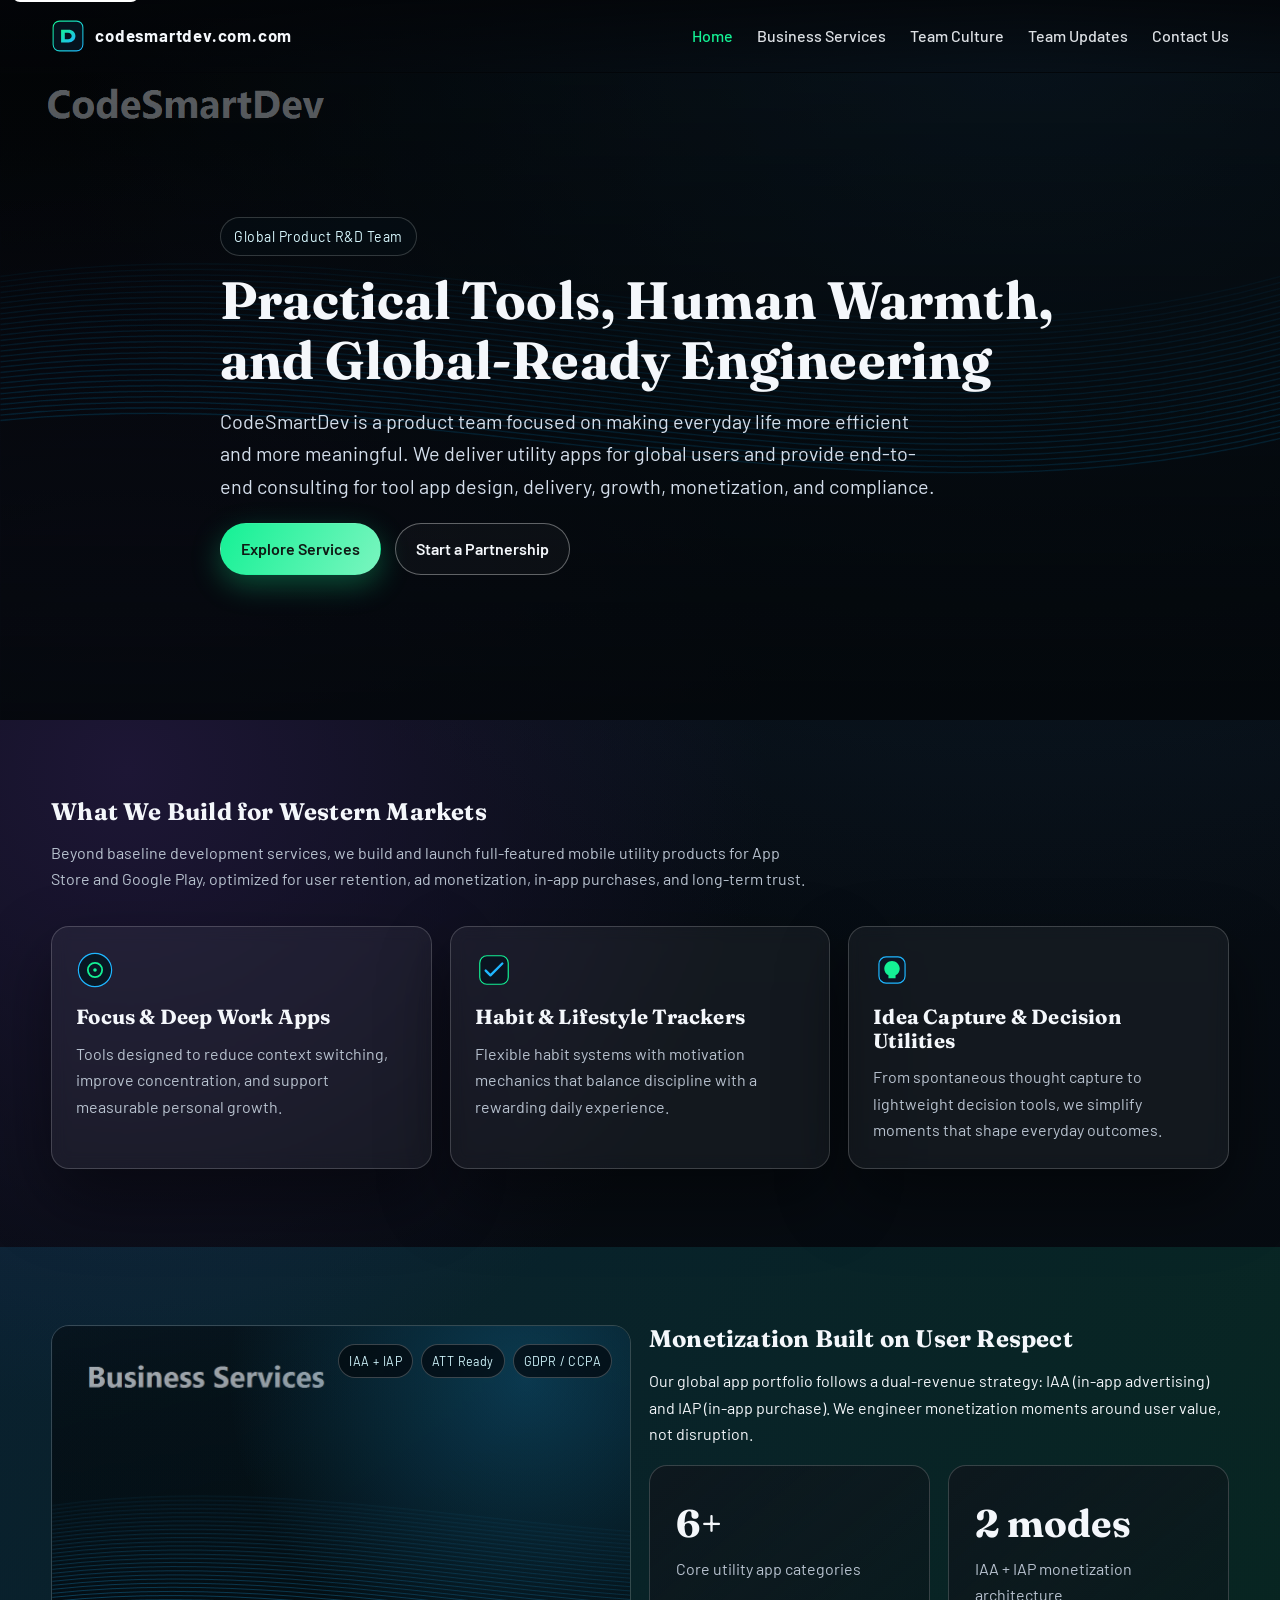
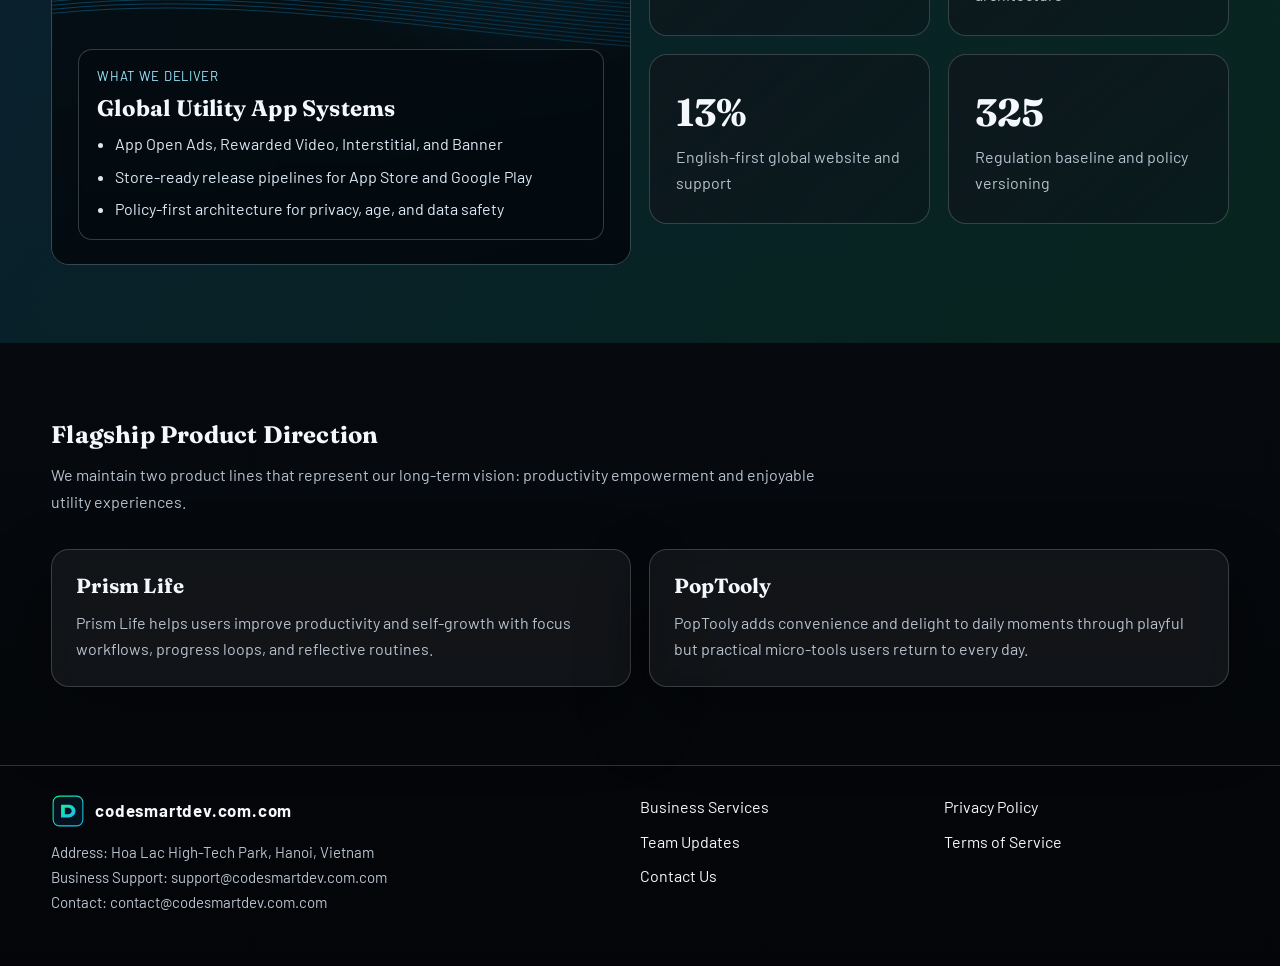
==== index.html @ 19f0200e "codesmartdev" ====
<!DOCTYPE html>
<html lang="en">
<head>
  <meta charset="UTF-8" />
  <meta name="viewport" content="width=device-width, initial-scale=1.0" />
  <title>CodeSmartDev | Tool Apps for Productivity and Everyday Delight</title>
  <meta name="description" content="CodeSmartDev develops globally compliant utility apps and consulting services for App Store and Google Play, powered by IAA and IAP with privacy-first design." />
  <meta name="keywords" content="CodeSmartDev, utility app studio, mobile tools, App Store, Google Play, IAA, IAP, AdMob compliance, GDPR, CCPA" />
  <meta name="robots" content="index,follow,max-image-preview:large,max-snippet:-1,max-video-preview:-1" />
  <meta property="og:type" content="website" />
  <meta property="og:title" content="CodeSmartDev Global Team Website" />
  <meta property="og:description" content="We build practical and beautifully engineered mobile tools for global users." />
  <meta property="og:url" content="https://codesmartdev.com.com/" />
  <meta property="og:image" content="images/og-cover.png" />
  <meta name="twitter:card" content="summary_large_image" />
  <meta name="twitter:title" content="CodeSmartDev" />
  <meta name="twitter:description" content="Productivity and lifestyle utility apps for global markets." />
  <link rel="canonical" href="https://codesmartdev.com.com/" />
  <link rel="alternate" hreflang="en" href="https://codesmartdev.com.com/" />
  <link rel="icon" type="image/svg+xml" href="images/favicon.svg" />
  <link rel="stylesheet" href="css/style.css" />
  <script type="application/ld+json">
  {
    "@context": "https://schema.org",
    "@type": "Organization",
    "name": "codesmartdev.com.com",
    "url": "https://codesmartdev.com.com/",
    "logo": "https://codesmartdev.com.com/images/logo.svg",
    "email": "contact@codesmartdev.com.com",
    "contactPoint": [
      {
        "@type": "ContactPoint",
        "contactType": "customer support",
        "email": "support@codesmartdev.com.com",
        "availableLanguage": ["English"]
      }
    ],
    "address": {
      "@type": "PostalAddress",
      "streetAddress": "Hoa Lac High-Tech Park",
      "addressLocality": "Hanoi",
      "addressCountry": "Vietnam"
    },
    "sameAs": [
      "https://codesmartdev.com.com/"
    ]
  }
  </script>
</head>
<body>
  <a href="#content" class="skip-link">Skip to content</a>
  <div class="preloader" aria-hidden="true"><div class="loader-mark"></div></div>

  <header class="site-header">
    <div class="container header-inner">
      <a class="brand" href="index.html" aria-label="CodeSmartDev Home">
        <img src="images/logo.svg" class="brand-logo" alt="CodeSmartDev logo" />
        <span class="brand-text">codesmartdev.com.com</span>
      </a>
      <button class="nav-toggle" aria-expanded="false" aria-label="Toggle menu">Menu</button>
      <nav class="nav-links" aria-label="Primary navigation">
        <a class="active" href="index.html">Home</a>
        <a href="services.html">Business Services</a>
        <a href="culture.html">Team Culture</a>
        <a href="news.html">Team Updates</a>
        <a href="contact.html">Contact Us</a>
      </nav>
    </div>
  </header>

  <main id="content">
    <section class="hero hero-home">
      <div class="hero-bg parallax" data-speed="0.08" style="background-image: url('images/hero-home.png');"></div>
      <div class="hero-overlay"></div>
      <div class="container hero-content reveal">
        <span class="kicker">Global Product R&D Team</span>
        <h1>Practical Tools, Human Warmth, and Global-Ready Engineering</h1>
        <p class="lead">CodeSmartDev is a product team focused on making everyday life more efficient and more meaningful. We deliver utility apps for global users and provide end-to-end consulting for tool app design, delivery, growth, monetization, and compliance.</p>
        <div class="cta-row">
          <a class="btn btn-primary" href="services.html">Explore Services</a>
          <a class="btn btn-secondary" href="contact.html">Start a Partnership</a>
        </div>
      </div>
    </section>

    <section>
      <div class="container">
        <div class="section-head reveal">
          <h2>What We Build for Western Markets</h2>
          <p>Beyond baseline development services, we build and launch full-featured mobile utility products for App Store and Google Play, optimized for user retention, ad monetization, in-app purchases, and long-term trust.</p>
        </div>
        <div class="grid grid-3">
          <article class="card">
            <img src="images/icon-focus.svg" class="card-icon" alt="Focus icon" />
            <h3>Focus & Deep Work Apps</h3>
            <p>Tools designed to reduce context switching, improve concentration, and support measurable personal growth.</p>
          </article>
          <article class="card">
            <img src="images/icon-habit.svg" class="card-icon" alt="Habit icon" />
            <h3>Habit & Lifestyle Trackers</h3>
            <p>Flexible habit systems with motivation mechanics that balance discipline with a rewarding daily experience.</p>
          </article>
          <article class="card">
            <img src="images/icon-idea.svg" class="card-icon" alt="Idea icon" />
            <h3>Idea Capture & Decision Utilities</h3>
            <p>From spontaneous thought capture to lightweight decision tools, we simplify moments that shape everyday outcomes.</p>
          </article>
        </div>
      </div>
    </section>

    <section class="strip">
      <div class="container">
        <div class="grid grid-2">
          <div class="image-panel showcase-panel reveal">
            <img src="images/hero-services.png" alt="Product dashboard and mobile utility interfaces" />
            <div class="showcase-overlay">
              <p class="showcase-kicker">What We Deliver</p>
              <h3>Global Utility App Systems</h3>
              <ul class="showcase-list">
                <li>App Open Ads, Rewarded Video, Interstitial, and Banner</li>
                <li>Store-ready release pipelines for App Store and Google Play</li>
                <li>Policy-first architecture for privacy, age, and data safety</li>
              </ul>
            </div>
            <div class="showcase-tags" aria-hidden="true">
              <span>IAA + IAP</span>
              <span>ATT Ready</span>
              <span>GDPR / CCPA</span>
            </div>
          </div>
          <div class="reveal">
            <h2>Monetization Built on User Respect</h2>
            <p>Our global app portfolio follows a dual-revenue strategy: IAA (in-app advertising) and IAP (in-app purchase). We engineer monetization moments around user value, not disruption.</p>
            <div class="grid grid-2" style="margin-top: 18px;">
              <div class="metric">
                <div class="metric-value" data-counter="6" data-suffix="+">0</div>
                <div class="metric-label">Core utility app categories</div>
              </div>
              <div class="metric">
                <div class="metric-value" data-counter="2" data-suffix=" modes">0</div>
                <div class="metric-label">IAA + IAP monetization architecture</div>
              </div>
              <div class="metric">
                <div class="metric-value" data-counter="100" data-suffix="%">0</div>
                <div class="metric-label">English-first global website and support</div>
              </div>
              <div class="metric">
                <div class="metric-value" data-counter="2026">0</div>
                <div class="metric-label">Regulation baseline and policy versioning</div>
              </div>
            </div>
          </div>
        </div>
      </div>
    </section>

    <section>
      <div class="container">
        <div class="section-head reveal">
          <h2>Flagship Product Direction</h2>
          <p>We maintain two product lines that represent our long-term vision: productivity empowerment and enjoyable utility experiences.</p>
        </div>
        <div class="grid grid-2">
          <article class="card">
            <h3>Prism Life</h3>
            <p>Prism Life helps users improve productivity and self-growth with focus workflows, progress loops, and reflective routines.</p>
          </article>
          <article class="card">
            <h3>PopTooly</h3>
            <p>PopTooly adds convenience and delight to daily moments through playful but practical micro-tools users return to every day.</p>
          </article>
        </div>
      </div>
    </section>
  </main>

  <footer class="site-footer">
    <div class="container footer-grid">
      <div>
        <a class="brand" href="index.html">
          <img src="images/logo.svg" class="brand-logo" alt="CodeSmartDev logo" />
          <span class="brand-text">codesmartdev.com.com</span>
        </a>
        <p class="footer-meta">Address: Hoa Lac High-Tech Park, Hanoi, Vietnam<br />Business Support: support@codesmartdev.com.com<br />Contact: contact@codesmartdev.com.com</p>
      </div>
      <nav class="footer-nav" aria-label="Footer navigation">
        <a href="services.html">Business Services</a>
        <a href="news.html">Team Updates</a>
        <a href="contact.html">Contact Us</a>
      </nav>
      <nav class="footer-legal" aria-label="Legal links">
        <a href="privacy-policy.html">Privacy Policy</a>
        <a href="terms-of-service.html">Terms of Service</a>
      </nav>
    </div>
  </footer>

  <script src="js/main.js" defer></script>
</body>
</html>
---- css/style.css ----
@import url('https://fonts.googleapis.com/css2?family=Barlow:wght@400;500;600;700;800&family=Fraunces:opsz,wght@9..144,600;9..144,700&display=swap');

:root {
  --bg: #05070a;
  --bg-soft: #0d1117;
  --card: rgba(255, 255, 255, 0.05);
  --text: #f4f7fb;
  --muted: #b8c2cf;
  --line: rgba(255, 255, 255, 0.18);
  --accent: #14f195;
  --accent-2: #1fb6ff;
  --warning: #ffcc66;
  --max: 1240px;
  --radius: 18px;
  --shadow: 0 30px 70px rgba(0, 0, 0, 0.45);
}

* {
  box-sizing: border-box;
}

html {
  scroll-behavior: smooth;
}

body {
  margin: 0;
  font-family: 'Barlow', sans-serif;
  color: var(--text);
  background: radial-gradient(circle at 80% 0%, #0e2232 0%, transparent 35%),
    radial-gradient(circle at 10% 30%, #1d1635 0%, transparent 30%),
    linear-gradient(180deg, #030406 0%, #070d14 30%, #05070a 100%);
  line-height: 1.65;
  overflow-x: hidden;
}

body.menu-open {
  overflow: hidden;
}

a {
  color: inherit;
  text-decoration: none;
}

img {
  max-width: 100%;
  display: block;
}

.container {
  width: min(var(--max), 92vw);
  margin: 0 auto;
}

.skip-link {
  position: absolute;
  top: -40px;
  left: 12px;
  background: #fff;
  color: #000;
  padding: 8px 10px;
  border-radius: 8px;
  z-index: 99;
}

.skip-link:focus {
  top: 12px;
}

.site-header {
  position: fixed;
  top: 0;
  left: 0;
  right: 0;
  z-index: 30;
  border-bottom: 1px solid transparent;
  background: linear-gradient(180deg, rgba(3, 5, 8, 0.88), rgba(3, 5, 8, 0.58));
  backdrop-filter: none;
  -webkit-backdrop-filter: none;
  transition: all 0.35s ease;
}

.site-header.scrolled {
  background: rgba(4, 7, 11, 0.95);
  border-bottom-color: var(--line);
}

.header-inner {
  min-height: 72px;
  display: flex;
  align-items: center;
  justify-content: space-between;
}

.brand {
  display: flex;
  align-items: center;
  gap: 10px;
  font-weight: 700;
  letter-spacing: 0.8px;
}

.brand-logo {
  width: 34px;
  height: 34px;
}

.brand-text {
  font-size: 1.05rem;
}

.nav-toggle {
  border: 1px solid var(--line);
  background: transparent;
  color: var(--text);
  padding: 8px 12px;
  border-radius: 100px;
  display: none;
}

.nav-links {
  display: flex;
  align-items: center;
  gap: 24px;
}

.nav-links a {
  opacity: 0.9;
  font-weight: 500;
  transition: opacity 0.3s ease, color 0.3s ease;
}

.nav-links a:hover,
.nav-links a.active {
  opacity: 1;
  color: var(--accent);
}

main {
  padding-top: 72px;
}

.hero {
  min-height: 82vh;
  position: relative;
  display: grid;
  align-items: center;
}

.hero-home {
  min-height: 72vh;
}

.hero-bg {
  position: absolute;
  inset: 0;
  background-size: cover;
  background-position: center;
  filter: brightness(0.52) saturate(1.2);
  transform: scale(1.04);
  animation: slowZoom 16s ease-in-out infinite alternate;
}

.hero-overlay {
  position: absolute;
  inset: 0;
  background: linear-gradient(180deg, rgba(4, 7, 10, 0.2), rgba(4, 8, 12, 0.88));
}

.hero-content {
  position: relative;
  z-index: 1;
  max-width: 840px;
}

.kicker {
  display: inline-flex;
  gap: 8px;
  align-items: center;
  border: 1px solid var(--line);
  border-radius: 999px;
  padding: 7px 13px;
  font-size: 0.88rem;
  letter-spacing: 0.5px;
  color: #d9f9ff;
  background: rgba(7, 16, 23, 0.5);
}

h1,
h2,
h3 {
  font-family: 'Fraunces', serif;
  line-height: 1.15;
  letter-spacing: 0.2px;
  margin: 0;
}

h1 {
  font-size: clamp(1.9rem, 4.1vw, 3.6rem);
  margin-top: 14px;
}

.lead {
  margin-top: 14px;
  max-width: 720px;
  font-size: clamp(1.02rem, 1.7vw, 1.24rem);
  color: #d4deeb;
}

.cta-row {
  margin-top: 20px;
  display: flex;
  flex-wrap: wrap;
  gap: 14px;
}

.btn {
  display: inline-flex;
  align-items: center;
  justify-content: center;
  min-width: 160px;
  padding: 12px 20px;
  border-radius: 999px;
  font-weight: 600;
  border: 1px solid transparent;
  transition: transform 0.25s ease, box-shadow 0.25s ease, background 0.25s ease;
}

.btn-primary {
  background: linear-gradient(120deg, var(--accent), #7af5bf);
  color: #0f1b15;
  box-shadow: 0 10px 30px rgba(20, 241, 149, 0.3);
}

.btn-secondary {
  border-color: rgba(255, 255, 255, 0.35);
  background: rgba(255, 255, 255, 0.03);
}

.btn:hover {
  transform: translateY(-2px);
}

section {
  padding: 78px 0;
}

.section-head {
  margin-bottom: 34px;
  max-width: 770px;
}

.section-head p {
  color: var(--muted);
  margin: 14px 0 0;
}

.grid {
  display: grid;
  gap: 18px;
}

.grid-3 {
  grid-template-columns: repeat(3, minmax(0, 1fr));
}

.grid-2 {
  grid-template-columns: repeat(2, minmax(0, 1fr));
}

.card {
  background: var(--card);
  border: 1px solid var(--line);
  border-radius: var(--radius);
  padding: 24px;
  backdrop-filter: blur(8px);
  box-shadow: var(--shadow);
  transform: translateY(16px);
  opacity: 0;
  transition: transform 0.6s ease, opacity 0.6s ease;
}

.card.visible {
  transform: translateY(0);
  opacity: 1;
}

.card h3 {
  font-size: 1.28rem;
}

.card p {
  margin: 12px 0 0;
  color: var(--muted);
}

.card-icon {
  width: 38px;
  height: 38px;
  margin-bottom: 16px;
}

.metric {
  padding: 26px;
  border-radius: var(--radius);
  border: 1px solid var(--line);
  background: linear-gradient(140deg, rgba(16, 21, 28, 0.78), rgba(12, 18, 25, 0.45));
}

.metric-value {
  font-size: clamp(1.8rem, 3vw, 2.9rem);
  font-weight: 700;
  font-family: 'Fraunces', serif;
}

.metric-label {
  color: var(--muted);
}

.image-panel {
  border-radius: var(--radius);
  overflow: hidden;
  border: 1px solid var(--line);
  position: relative;
}

.image-panel img {
  width: 100%;
  height: 100%;
  object-fit: cover;
}

.image-panel::after {
  content: '';
  position: absolute;
  inset: 0;
  background: linear-gradient(180deg, rgba(0, 0, 0, 0), rgba(4, 7, 10, 0.45));
}

.showcase-panel {
  min-height: 540px;
}

.showcase-panel img {
  object-position: left center;
}

.showcase-panel::before {
  content: '';
  position: absolute;
  inset: 0;
  background: radial-gradient(circle at 82% 10%, rgba(31, 182, 255, 0.24), transparent 44%),
    linear-gradient(160deg, rgba(2, 8, 14, 0.18), rgba(2, 8, 14, 0.7));
  z-index: 1;
}

.showcase-overlay {
  position: absolute;
  left: 26px;
  right: 26px;
  bottom: 24px;
  z-index: 2;
  border: 1px solid rgba(255, 255, 255, 0.2);
  border-radius: 14px;
  padding: 16px 18px;
  background: rgba(4, 12, 18, 0.66);
  backdrop-filter: blur(3px);
}

.showcase-kicker {
  margin: 0;
  color: #9fe9ff;
  font-size: 0.82rem;
  letter-spacing: 0.7px;
  text-transform: uppercase;
}

.showcase-overlay h3 {
  margin-top: 8px;
  margin-bottom: 10px;
  font-size: 1.4rem;
}

.showcase-list {
  margin: 0;
  padding-left: 18px;
  color: #dce8f3;
}

.showcase-list li + li {
  margin-top: 6px;
}

.showcase-tags {
  position: absolute;
  top: 18px;
  right: 18px;
  z-index: 2;
  display: flex;
  flex-wrap: wrap;
  justify-content: flex-end;
  gap: 8px;
  max-width: 55%;
}

.showcase-tags span {
  display: inline-flex;
  padding: 6px 10px;
  border-radius: 999px;
  border: 1px solid rgba(255, 255, 255, 0.22);
  background: rgba(3, 9, 14, 0.72);
  font-size: 0.78rem;
  color: #d3f8ff;
  letter-spacing: 0.4px;
}

.info-panel {
  min-height: 460px;
}

.info-panel img {
  object-position: left top;
}

.services-store-section .grid-2 {
  align-items: stretch;
}

.store-copy {
  min-height: 460px;
  border: 1px solid var(--line);
  border-radius: var(--radius);
  background: rgba(255, 255, 255, 0.02);
  padding: 24px;
  display: flex;
  flex-direction: column;
  justify-content: center;
}

.store-copy p {
  max-width: 720px;
}

.info-panel::before {
  content: '';
  position: absolute;
  inset: 0;
  background: linear-gradient(180deg, rgba(3, 8, 13, 0.2), rgba(3, 8, 13, 0.76));
  z-index: 1;
}

.info-overlay {
  position: absolute;
  left: 20px;
  right: 20px;
  top: 170px;
  bottom: 14px;
  z-index: 2;
  border: 1px solid rgba(255, 255, 255, 0.22);
  border-radius: 14px;
  background: rgba(5, 13, 20, 0.7);
  padding: 12px;
  display: flex;
  flex-direction: column;
  justify-content: flex-start;
}

.info-kicker {
  margin: 0;
  color: #9eeeff;
  text-transform: uppercase;
  letter-spacing: 0.7px;
  font-size: 0.8rem;
}

.info-overlay h3 {
  margin-top: 8px;
  margin-bottom: 12px;
  font-size: 1.26rem;
}

.info-grid {
  display: grid;
  grid-template-columns: 1fr 1fr;
  gap: 10px;
}

.info-item {
  border: 1px solid rgba(255, 255, 255, 0.12);
  border-radius: 10px;
  padding: 10px;
  background: rgba(255, 255, 255, 0.03);
}

.info-item strong {
  display: block;
  font-size: 0.9rem;
}

.info-item span {
  display: block;
  margin-top: 4px;
  color: #c6d4e2;
  font-size: 0.9rem;
}

.culture-vision-section .grid-2 {
  align-items: stretch;
}

.vision-panel {
  min-height: 460px;
}

.vision-panel img {
  object-position: left center;
}

.vision-panel::before {
  content: '';
  position: absolute;
  inset: 0;
  background: linear-gradient(180deg, rgba(2, 8, 13, 0.24), rgba(2, 8, 13, 0.74));
  z-index: 1;
}

.vision-overlay {
  position: absolute;
  left: 18px;
  right: 18px;
  bottom: 16px;
  z-index: 2;
  border: 1px solid rgba(255, 255, 255, 0.2);
  border-radius: 14px;
  background: rgba(5, 12, 18, 0.68);
  padding: 14px;
}

.vision-kicker {
  margin: 0;
  color: #97ecff;
  text-transform: uppercase;
  letter-spacing: 0.7px;
  font-size: 0.8rem;
}

.vision-overlay h3 {
  margin-top: 8px;
  margin-bottom: 10px;
  font-size: 1.24rem;
}

.vision-list {
  margin: 0;
  padding-left: 18px;
  color: #d4e2ef;
}

.vision-list li + li {
  margin-top: 6px;
}

.vision-copy {
  min-height: 460px;
  border: 1px solid var(--line);
  border-radius: var(--radius);
  background: rgba(255, 255, 255, 0.02);
  padding: 24px;
  display: flex;
  flex-direction: column;
  justify-content: center;
}

.vision-copy p {
  margin-top: 12px;
  margin-bottom: 0;
}

.vision-points {
  margin-top: 14px;
  display: grid;
  gap: 8px;
}

.vision-point {
  border: 1px solid rgba(255, 255, 255, 0.12);
  border-radius: 10px;
  padding: 10px;
  color: #d0deeb;
  background: rgba(255, 255, 255, 0.02);
}

.strip {
  position: relative;
  overflow: hidden;
}

.strip::before {
  content: '';
  position: absolute;
  inset: 0;
  background: linear-gradient(120deg, rgba(31, 182, 255, 0.13), rgba(20, 241, 149, 0.12));
  pointer-events: none;
}

.timeline {
  border-left: 1px solid var(--line);
  margin-left: 8px;
  padding-left: 24px;
  display: grid;
  gap: 22px;
}

.timeline-item {
  position: relative;
}

.timeline-item::before {
  content: '';
  position: absolute;
  left: -31px;
  top: 4px;
  width: 12px;
  height: 12px;
  border-radius: 50%;
  background: linear-gradient(120deg, var(--accent), var(--accent-2));
}

.timeline time {
  display: block;
  color: var(--warning);
  font-size: 0.9rem;
  margin-bottom: 4px;
}

.legal {
  background: rgba(7, 10, 15, 0.8);
}

.legal article {
  border: 1px solid var(--line);
  border-radius: var(--radius);
  background: rgba(255, 255, 255, 0.02);
  padding: 24px;
  margin-bottom: 16px;
}

.legal h2 {
  margin-bottom: 10px;
}

.legal h3 {
  margin-top: 18px;
  margin-bottom: 8px;
  font-size: 1.12rem;
}

.legal ul {
  margin: 8px 0 0;
  padding-left: 20px;
}

.legal li + li {
  margin-top: 8px;
}

.contact-box {
  border: 1px solid var(--line);
  border-radius: var(--radius);
  background: rgba(255, 255, 255, 0.03);
  padding: 26px;
}

.contact-list {
  list-style: none;
  margin: 0;
  padding: 0;
  display: grid;
  gap: 10px;
}

.contact-list a {
  color: #d6f8ff;
}

.site-footer {
  border-top: 1px solid var(--line);
  padding: 28px 0 36px;
  background: rgba(0, 0, 0, 0.25);
}

.footer-grid {
  display: grid;
  grid-template-columns: 2fr 1fr 1fr;
  gap: 20px;
}

.footer-nav,
.footer-legal {
  display: grid;
  gap: 8px;
  align-content: start;
  justify-items: start;
}

.footer-meta {
  margin-top: 12px;
  color: var(--muted);
  font-size: 0.94rem;
}

.reveal {
  opacity: 0;
  transform: translateY(22px);
  transition: opacity 0.75s ease, transform 0.75s ease;
}

.reveal.visible {
  opacity: 1;
  transform: translateY(0);
}

.preloader {
  position: fixed;
  inset: 0;
  background: #020304;
  display: grid;
  place-items: center;
  z-index: 50;
  transition: opacity 0.5s ease, visibility 0.5s ease;
}

.preloader.hidden {
  opacity: 0;
  visibility: hidden;
}

.loader-mark {
  width: 78px;
  height: 78px;
  border-radius: 50%;
  border: 2px solid rgba(255, 255, 255, 0.15);
  border-top-color: var(--accent);
  animation: spin 1s linear infinite;
}

.page-hero {
  min-height: 46vh;
}

.parallax {
  will-change: transform;
}

@keyframes spin {
  to {
    transform: rotate(360deg);
  }
}

@keyframes slowZoom {
  from {
    transform: scale(1.02);
  }
  to {
    transform: scale(1.12);
  }
}

@media (max-width: 980px) {
  .grid-3 {
    grid-template-columns: 1fr 1fr;
  }

  .footer-grid {
    grid-template-columns: 1fr 1fr;
  }
}

@media (max-width: 760px) {
  .nav-toggle {
    display: inline-flex;
  }

  .nav-links {
    position: fixed;
    top: 72px;
    left: 0;
    right: 0;
    background: rgba(4, 7, 11, 0.98);
    border-top: 1px solid var(--line);
    border-bottom: 1px solid var(--line);
    display: grid;
    gap: 0;
    transform: translateY(-120%);
    transition: transform 0.3s ease;
  }

  .nav-links.open {
    transform: translateY(0);
  }

  .nav-links a {
    padding: 15px 4vw;
    border-top: 1px solid rgba(255, 255, 255, 0.08);
  }

  .grid-2,
  .grid-3,
  .footer-grid {
    grid-template-columns: 1fr;
  }

  .hero-home {
    min-height: 62vh;
  }

  .hero {
    min-height: 72vh;
  }

  .page-hero {
    min-height: 40vh;
  }

  .showcase-panel {
    min-height: 420px;
  }

  .showcase-overlay {
    left: 14px;
    right: 14px;
    bottom: 14px;
    padding: 12px 14px;
  }

  .showcase-overlay h3 {
    font-size: 1.2rem;
  }

  .showcase-list {
    font-size: 0.92rem;
  }

  .showcase-tags {
    left: 14px;
    right: 14px;
    max-width: none;
    justify-content: flex-start;
  }

  .info-panel {
    min-height: 400px;
  }

  .store-copy {
    min-height: auto;
    padding: 22px;
  }

  .info-overlay {
    left: 12px;
    right: 12px;
    bottom: 12px;
    top: 122px;
    padding: 12px;
  }

  .info-overlay h3 {
    font-size: 1.12rem;
  }

  .info-grid {
    grid-template-columns: 1fr;
  }

  .vision-panel,
  .vision-copy {
    min-height: 410px;
  }

  .vision-overlay {
    left: 12px;
    right: 12px;
    bottom: 12px;
    padding: 12px;
  }

  .vision-copy {
    padding: 20px;
  }

  section {
    padding: 62px 0;
  }
}
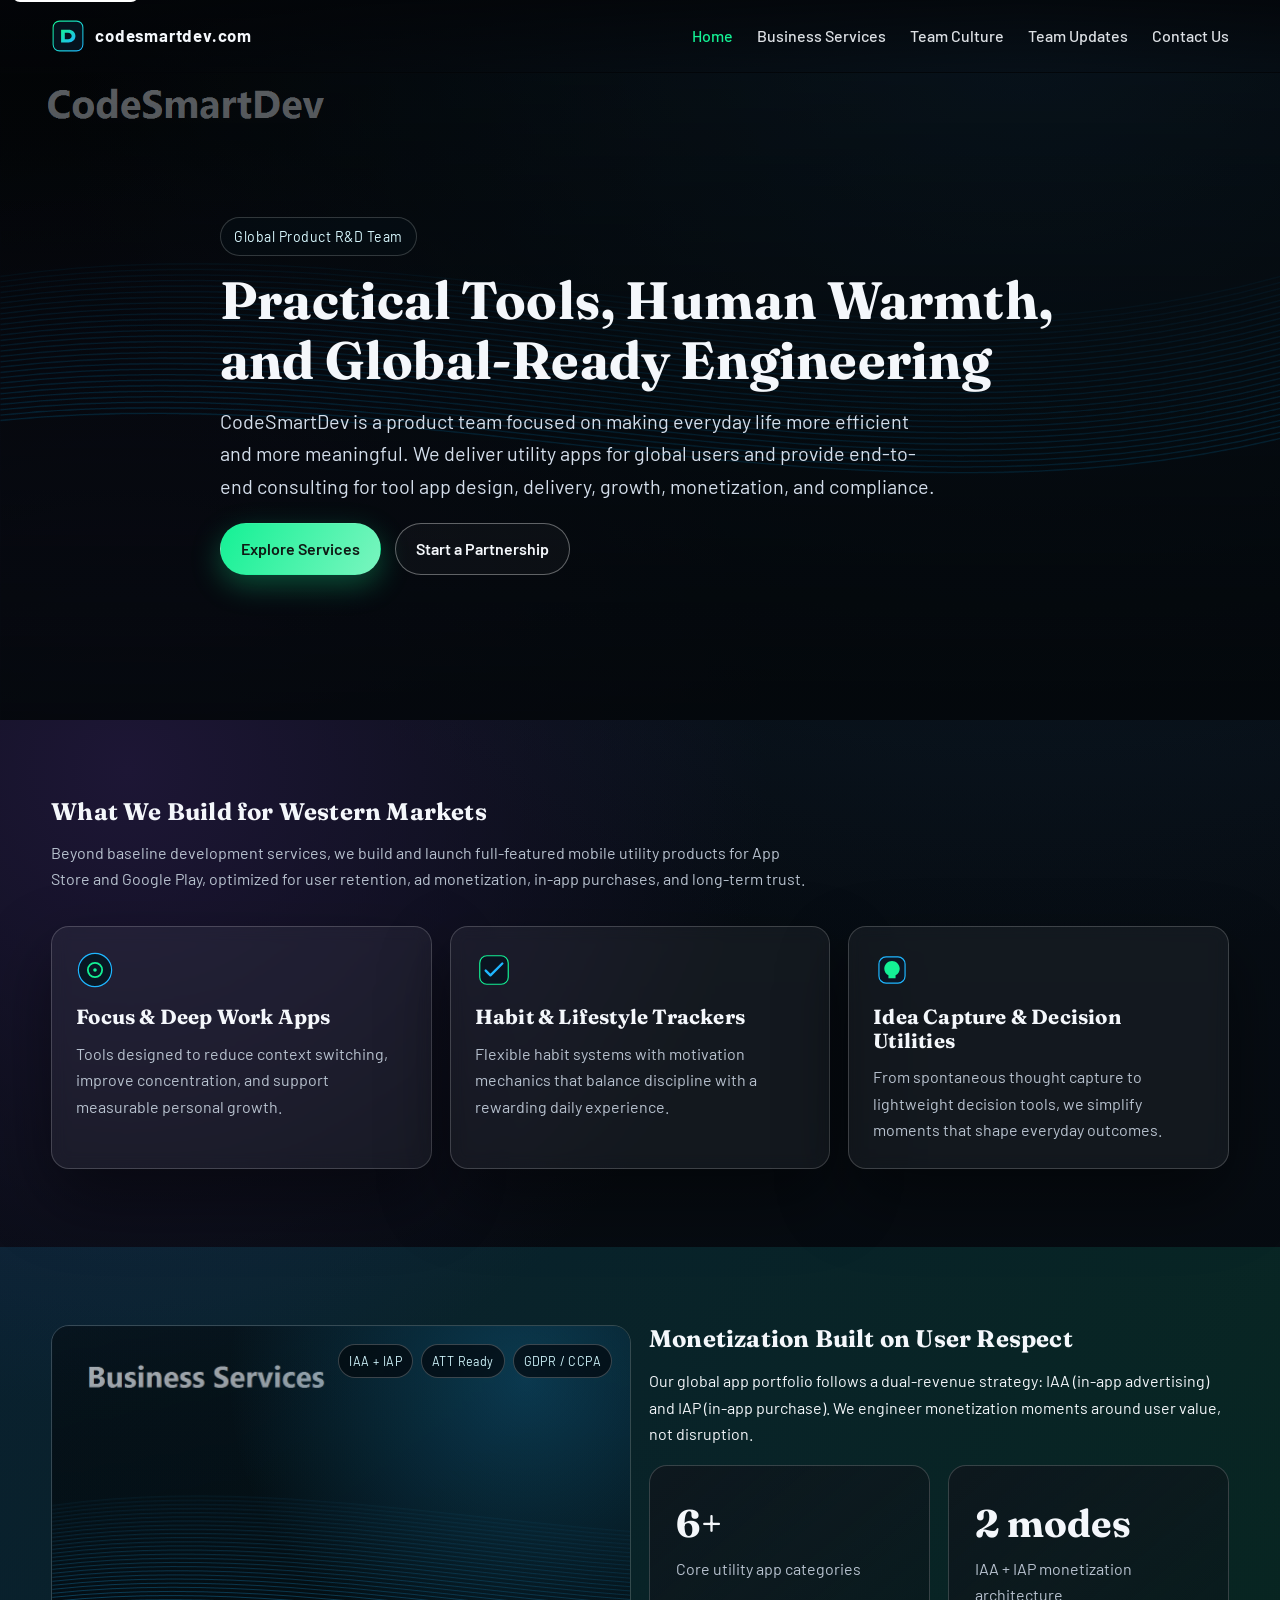
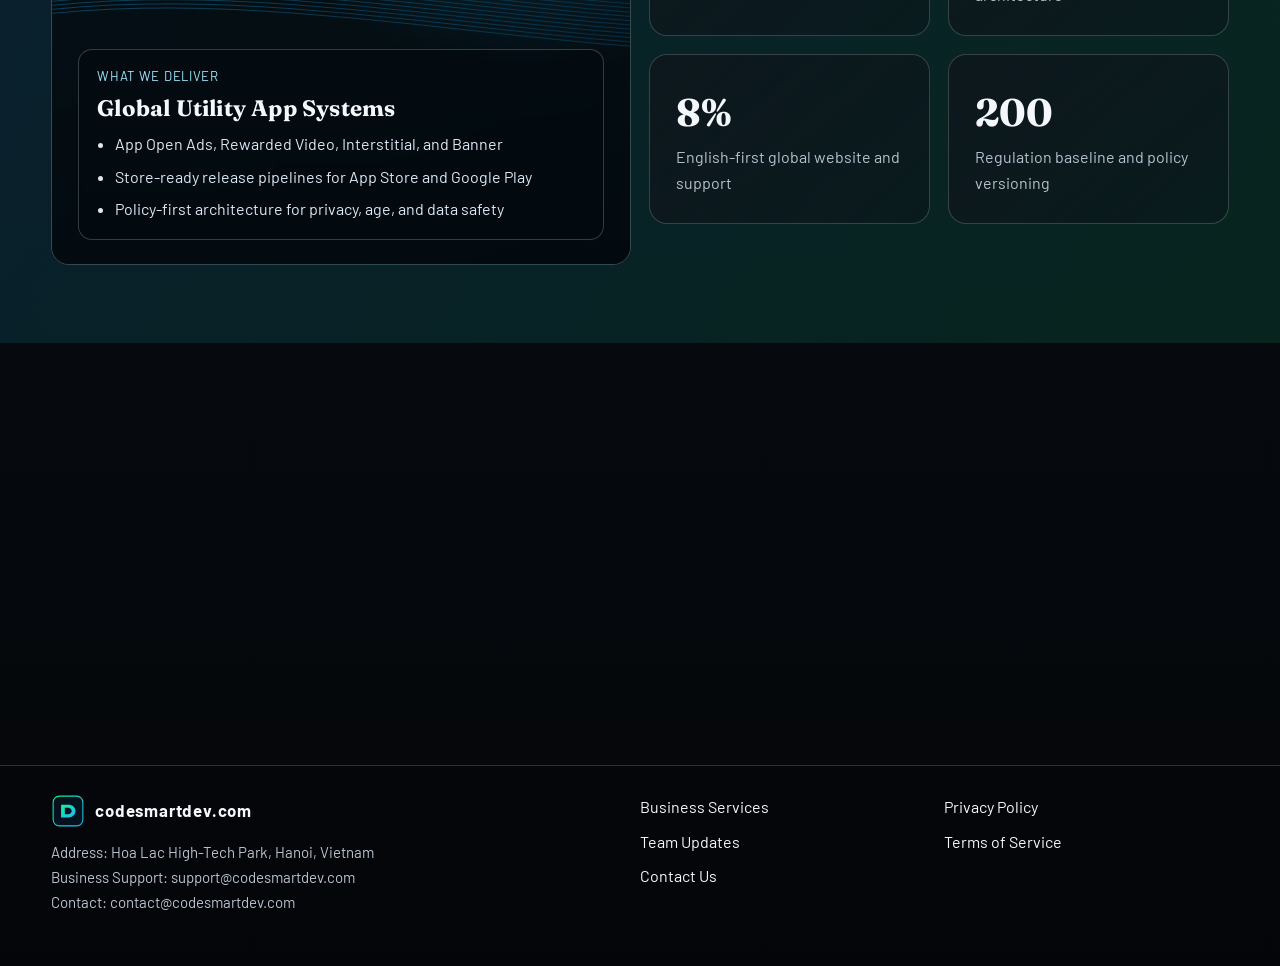
==== commit e05bf1fd: "codesmartdev" ====
--- a/index.html
+++ b/index.html
@@ -10,28 +10,28 @@
   <meta property="og:type" content="website" />
   <meta property="og:title" content="CodeSmartDev Global Team Website" />
   <meta property="og:description" content="We build practical and beautifully engineered mobile tools for global users." />
-  <meta property="og:url" content="https://codesmartdev.com.com/" />
+  <meta property="og:url" content="https://codesmartdev.com/" />
   <meta property="og:image" content="images/og-cover.png" />
   <meta name="twitter:card" content="summary_large_image" />
   <meta name="twitter:title" content="CodeSmartDev" />
   <meta name="twitter:description" content="Productivity and lifestyle utility apps for global markets." />
-  <link rel="canonical" href="https://codesmartdev.com.com/" />
-  <link rel="alternate" hreflang="en" href="https://codesmartdev.com.com/" />
+  <link rel="canonical" href="https://codesmartdev.com/" />
+  <link rel="alternate" hreflang="en" href="https://codesmartdev.com/" />
   <link rel="icon" type="image/svg+xml" href="images/favicon.svg" />
   <link rel="stylesheet" href="css/style.css" />
   <script type="application/ld+json">
   {
     "@context": "https://schema.org",
     "@type": "Organization",
-    "name": "codesmartdev.com.com",
-    "url": "https://codesmartdev.com.com/",
-    "logo": "https://codesmartdev.com.com/images/logo.svg",
-    "email": "contact@codesmartdev.com.com",
+    "name": "codesmartdev.com",
+    "url": "https://codesmartdev.com/",
+    "logo": "https://codesmartdev.com/images/logo.svg",
+    "email": "contact@codesmartdev.com",
     "contactPoint": [
       {
         "@type": "ContactPoint",
         "contactType": "customer support",
-        "email": "support@codesmartdev.com.com",
+        "email": "support@codesmartdev.com",
         "availableLanguage": ["English"]
       }
     ],
@@ -42,7 +42,7 @@
       "addressCountry": "Vietnam"
     },
     "sameAs": [
-      "https://codesmartdev.com.com/"
+      "https://codesmartdev.com/"
     ]
   }
   </script>
@@ -55,7 +55,7 @@
     <div class="container header-inner">
       <a class="brand" href="index.html" aria-label="CodeSmartDev Home">
         <img src="images/logo.svg" class="brand-logo" alt="CodeSmartDev logo" />
-        <span class="brand-text">codesmartdev.com.com</span>
+        <span class="brand-text">codesmartdev.com</span>
       </a>
       <button class="nav-toggle" aria-expanded="false" aria-label="Toggle menu">Menu</button>
       <nav class="nav-links" aria-label="Primary navigation">
@@ -180,9 +180,9 @@
       <div>
         <a class="brand" href="index.html">
           <img src="images/logo.svg" class="brand-logo" alt="CodeSmartDev logo" />
-          <span class="brand-text">codesmartdev.com.com</span>
+          <span class="brand-text">codesmartdev.com</span>
         </a>
-        <p class="footer-meta">Address: Hoa Lac High-Tech Park, Hanoi, Vietnam<br />Business Support: support@codesmartdev.com.com<br />Contact: contact@codesmartdev.com.com</p>
+        <p class="footer-meta">Address: Hoa Lac High-Tech Park, Hanoi, Vietnam<br />Business Support: support@codesmartdev.com<br />Contact: contact@codesmartdev.com</p>
       </div>
       <nav class="footer-nav" aria-label="Footer navigation">
         <a href="services.html">Business Services</a>
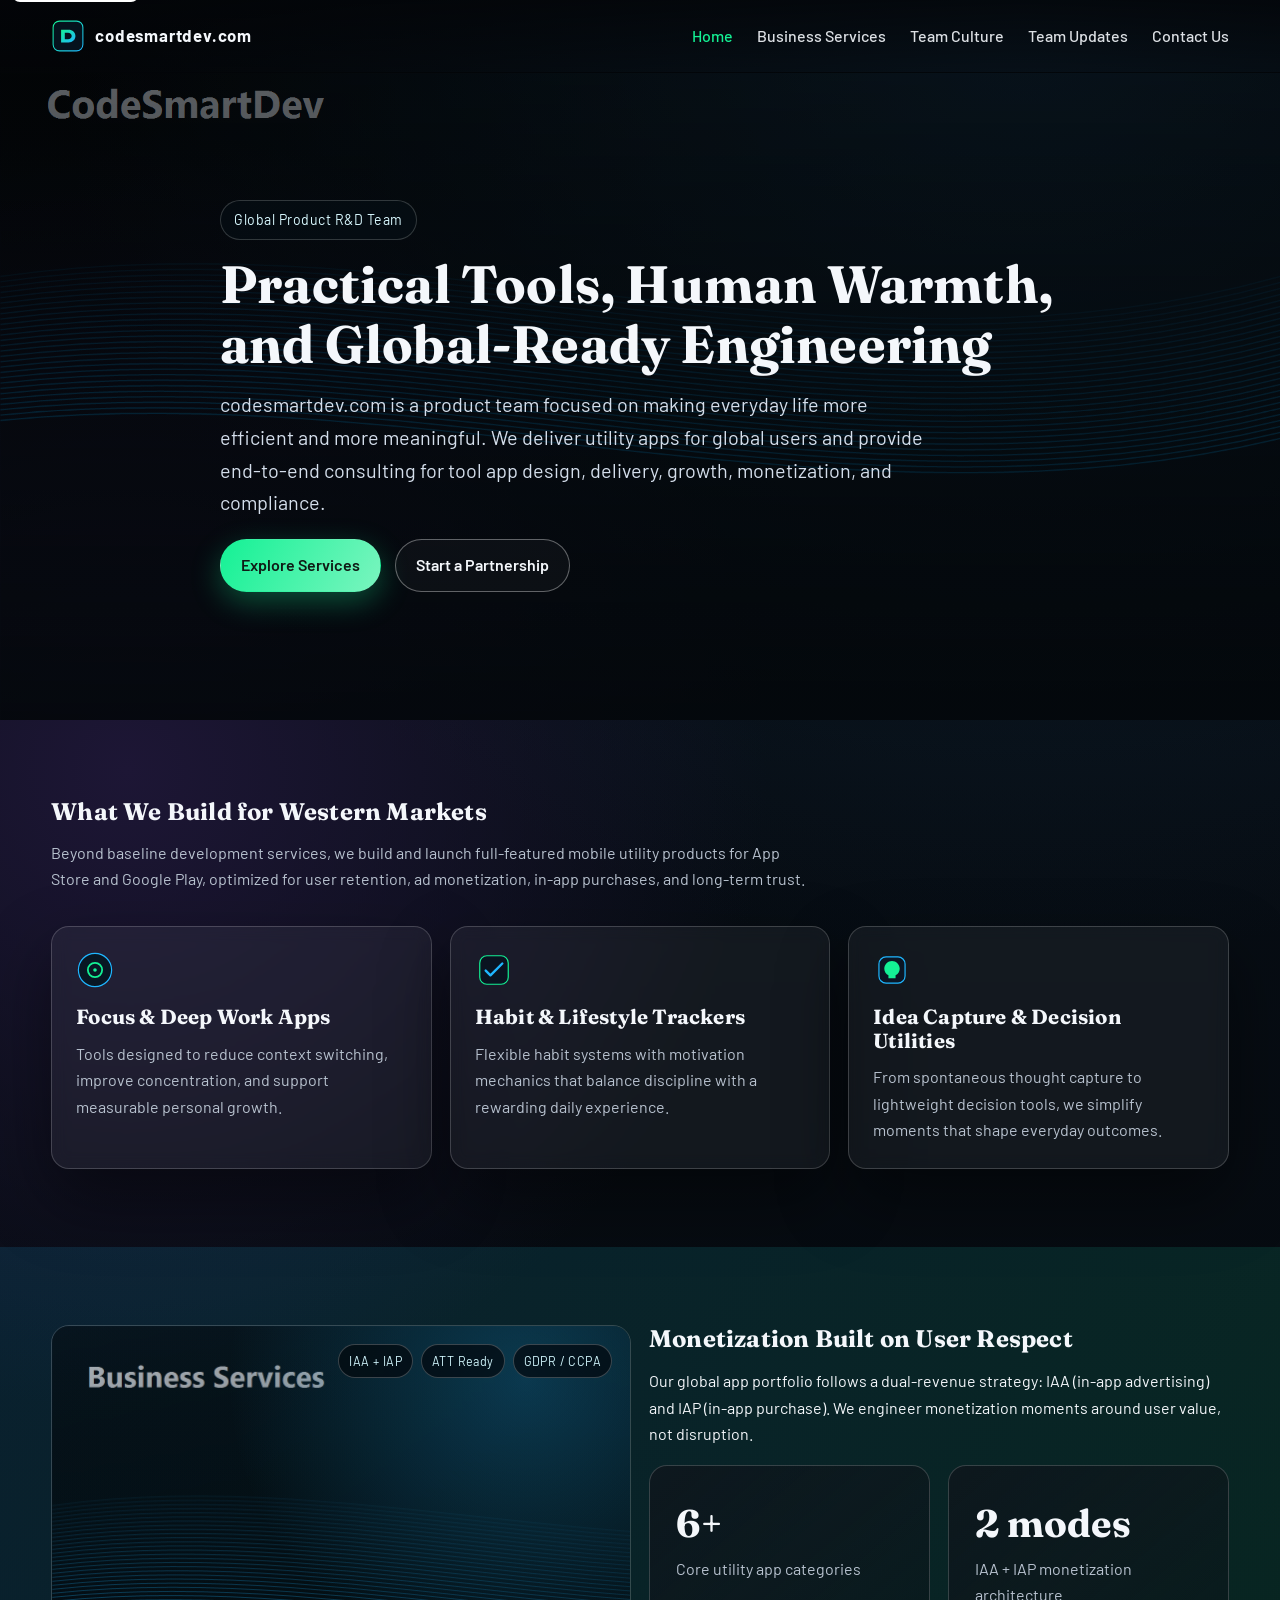
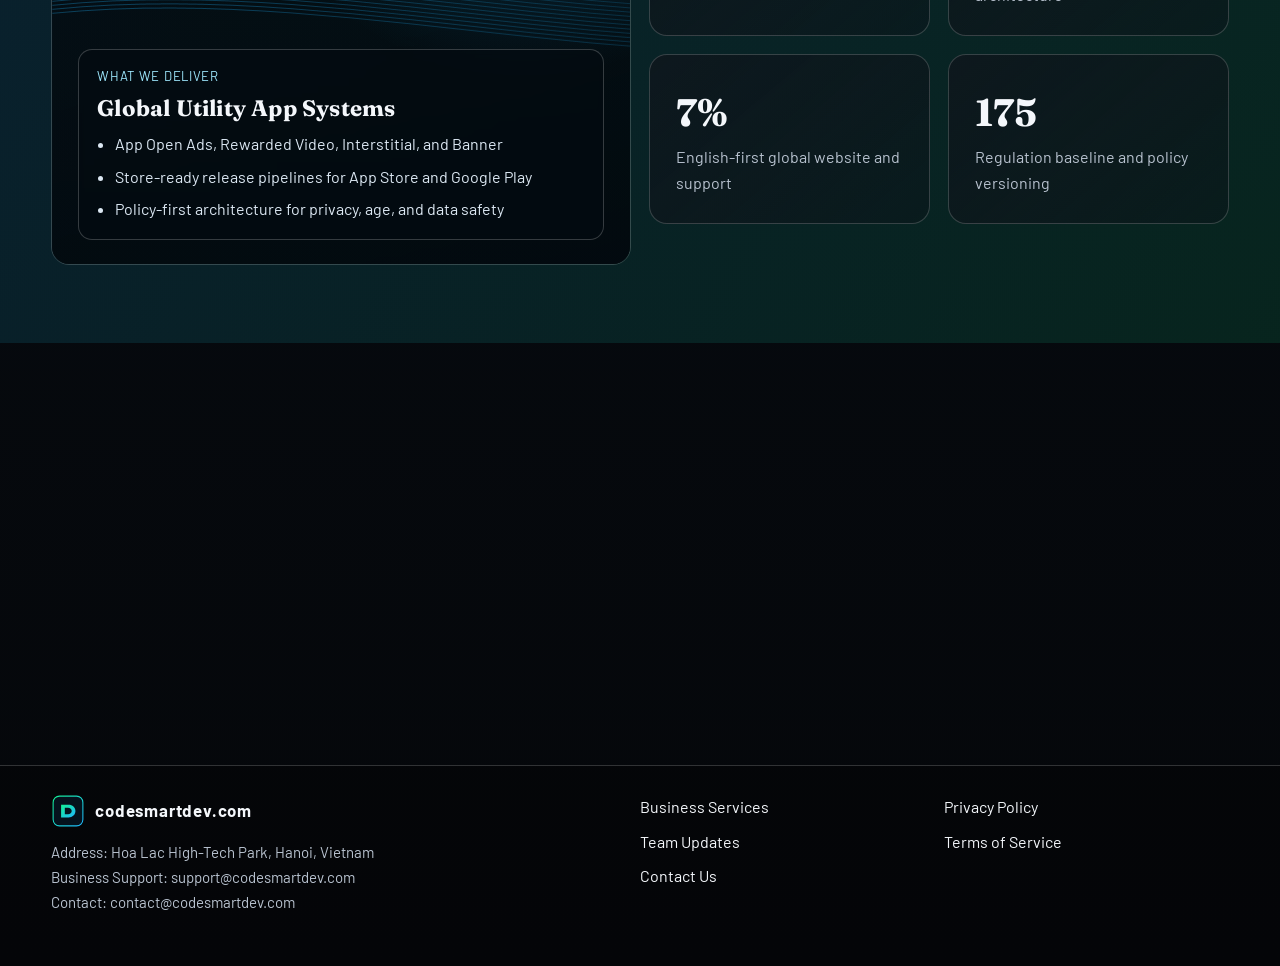
==== commit 65423088: "codesmartdev" ====
--- a/index.html
+++ b/index.html
@@ -3,17 +3,17 @@
 <head>
   <meta charset="UTF-8" />
   <meta name="viewport" content="width=device-width, initial-scale=1.0" />
-  <title>CodeSmartDev | Tool Apps for Productivity and Everyday Delight</title>
-  <meta name="description" content="CodeSmartDev develops globally compliant utility apps and consulting services for App Store and Google Play, powered by IAA and IAP with privacy-first design." />
-  <meta name="keywords" content="CodeSmartDev, utility app studio, mobile tools, App Store, Google Play, IAA, IAP, AdMob compliance, GDPR, CCPA" />
+  <title>codesmartdev.com | Tool Apps for Productivity and Everyday Delight</title>
+  <meta name="description" content="codesmartdev.com develops globally compliant utility apps and consulting services for App Store and Google Play, powered by IAA and IAP with privacy-first design." />
+  <meta name="keywords" content="codesmartdev.com, utility app studio, mobile tools, App Store, Google Play, IAA, IAP, AdMob compliance, GDPR, CCPA" />
   <meta name="robots" content="index,follow,max-image-preview:large,max-snippet:-1,max-video-preview:-1" />
   <meta property="og:type" content="website" />
-  <meta property="og:title" content="CodeSmartDev Global Team Website" />
+  <meta property="og:title" content="codesmartdev.com Global Team Website" />
   <meta property="og:description" content="We build practical and beautifully engineered mobile tools for global users." />
   <meta property="og:url" content="https://codesmartdev.com/" />
   <meta property="og:image" content="images/og-cover.png" />
   <meta name="twitter:card" content="summary_large_image" />
-  <meta name="twitter:title" content="CodeSmartDev" />
+  <meta name="twitter:title" content="codesmartdev.com" />
   <meta name="twitter:description" content="Productivity and lifestyle utility apps for global markets." />
   <link rel="canonical" href="https://codesmartdev.com/" />
   <link rel="alternate" hreflang="en" href="https://codesmartdev.com/" />
@@ -53,8 +53,8 @@
 
   <header class="site-header">
     <div class="container header-inner">
-      <a class="brand" href="index.html" aria-label="CodeSmartDev Home">
-        <img src="images/logo.svg" class="brand-logo" alt="CodeSmartDev logo" />
+      <a class="brand" href="index.html" aria-label="codesmartdev.com Home">
+        <img src="images/logo.svg" class="brand-logo" alt="codesmartdev.com logo" />
         <span class="brand-text">codesmartdev.com</span>
       </a>
       <button class="nav-toggle" aria-expanded="false" aria-label="Toggle menu">Menu</button>
@@ -75,7 +75,7 @@
       <div class="container hero-content reveal">
         <span class="kicker">Global Product R&D Team</span>
         <h1>Practical Tools, Human Warmth, and Global-Ready Engineering</h1>
-        <p class="lead">CodeSmartDev is a product team focused on making everyday life more efficient and more meaningful. We deliver utility apps for global users and provide end-to-end consulting for tool app design, delivery, growth, monetization, and compliance.</p>
+        <p class="lead">codesmartdev.com is a product team focused on making everyday life more efficient and more meaningful. We deliver utility apps for global users and provide end-to-end consulting for tool app design, delivery, growth, monetization, and compliance.</p>
         <div class="cta-row">
           <a class="btn btn-primary" href="services.html">Explore Services</a>
           <a class="btn btn-secondary" href="contact.html">Start a Partnership</a>
@@ -179,7 +179,7 @@
     <div class="container footer-grid">
       <div>
         <a class="brand" href="index.html">
-          <img src="images/logo.svg" class="brand-logo" alt="CodeSmartDev logo" />
+          <img src="images/logo.svg" class="brand-logo" alt="codesmartdev.com logo" />
           <span class="brand-text">codesmartdev.com</span>
         </a>
         <p class="footer-meta">Address: Hoa Lac High-Tech Park, Hanoi, Vietnam<br />Business Support: support@codesmartdev.com<br />Contact: contact@codesmartdev.com</p>
